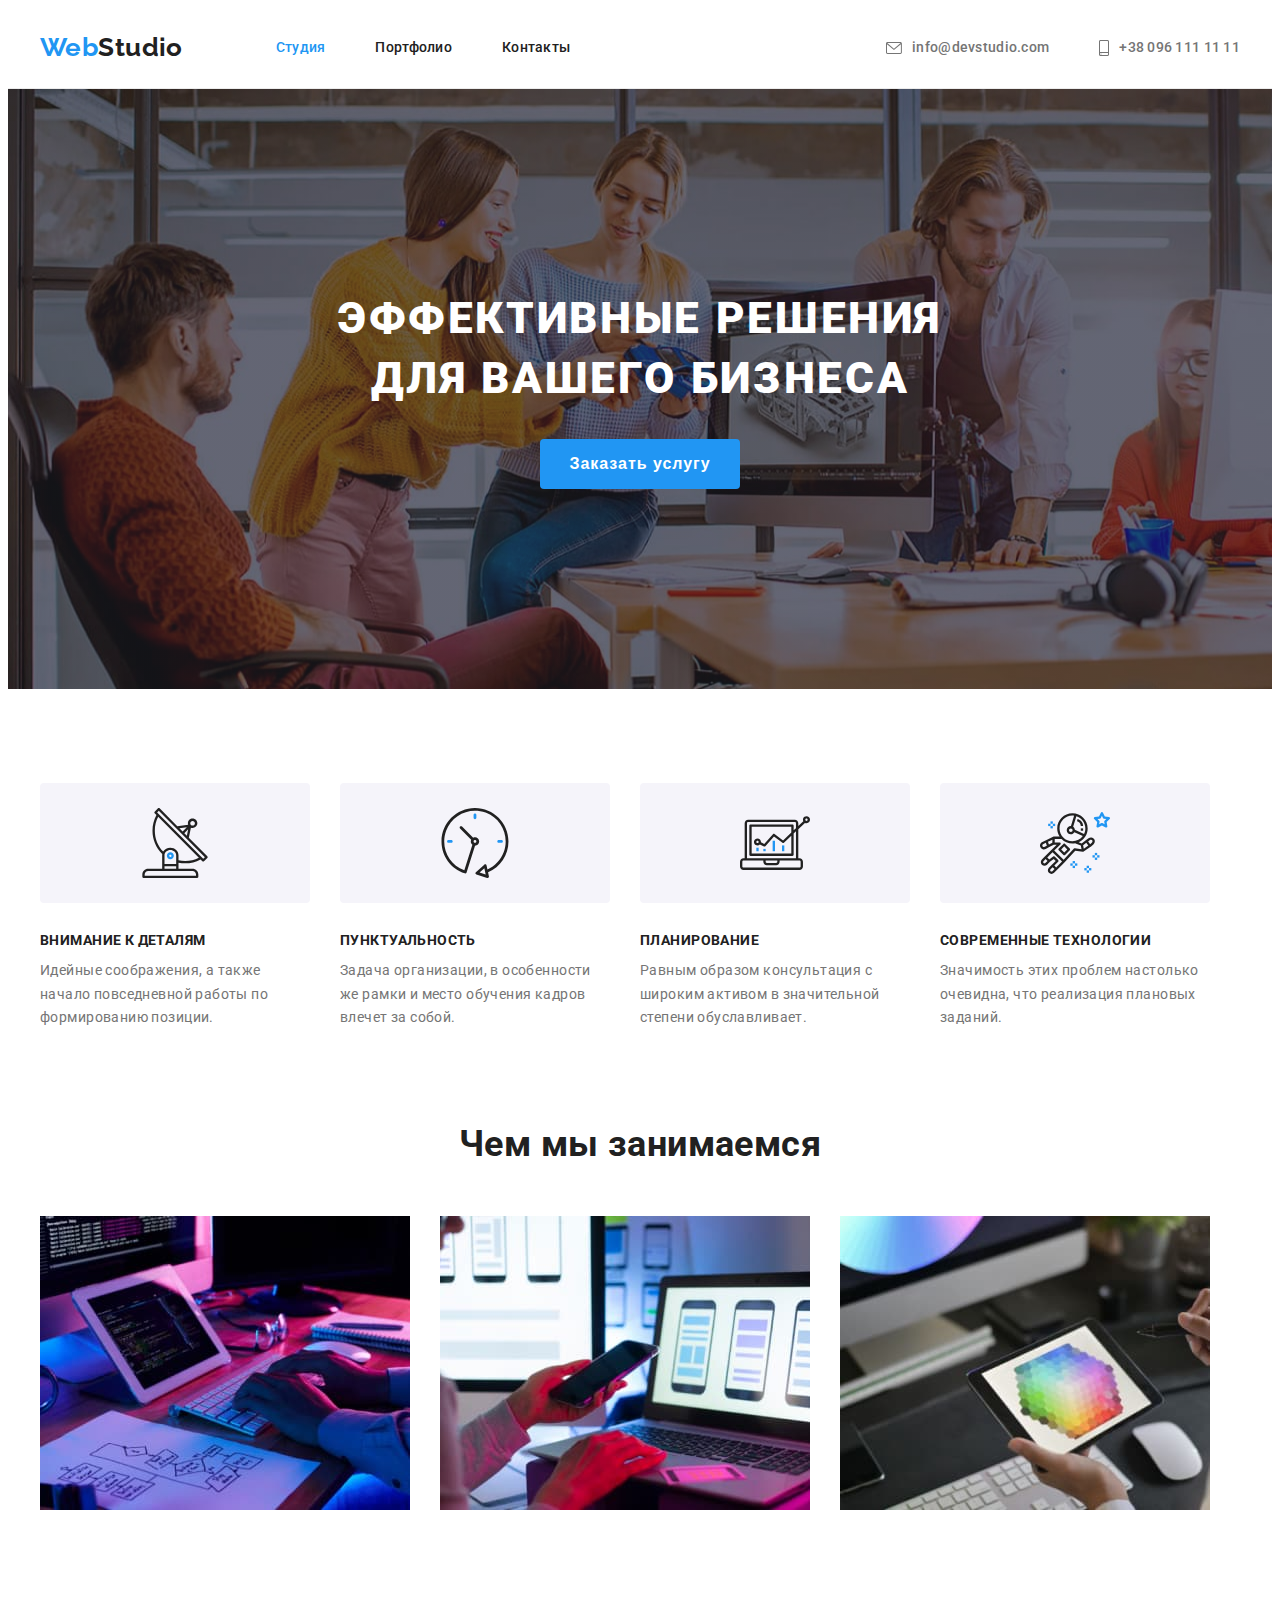
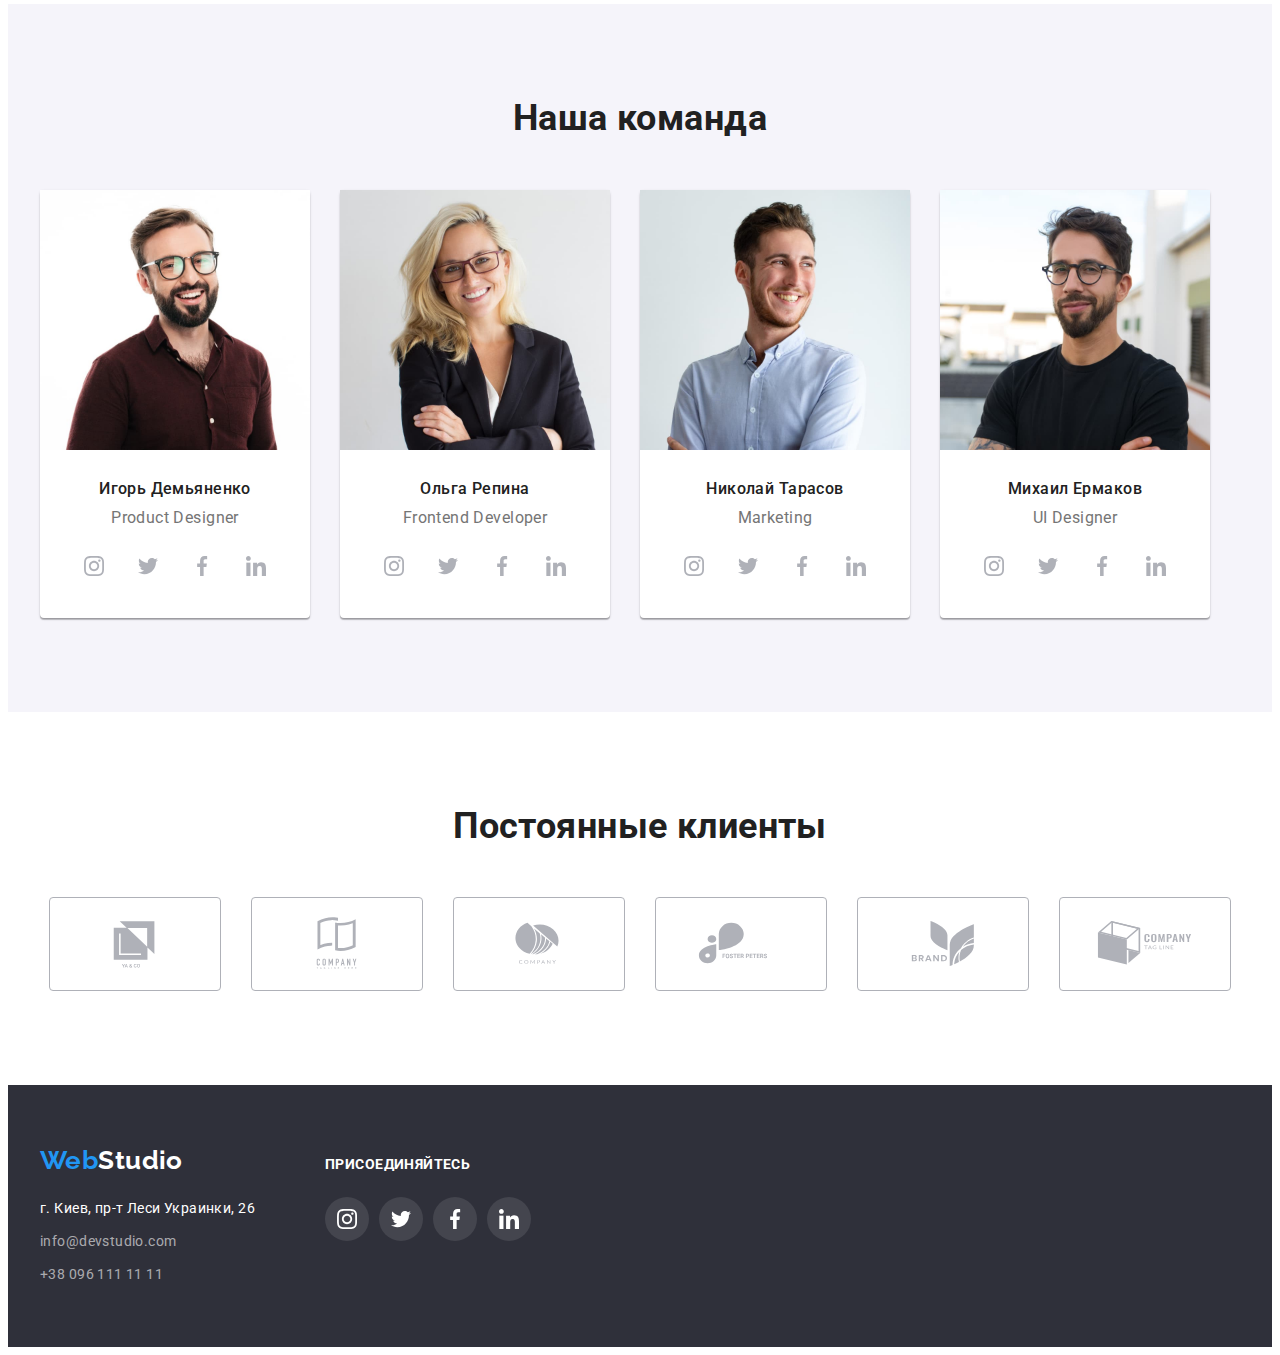
==== index.html @ adc11b48 "clone" ====
<!DOCTYPE html>
<html lang="ru">

<head>
    <meta charset="UTF-8">
    <meta http-equiv="X-UA-Compatible" content="IE=edge">
    <meta name="viewport" content="width=device-width, initial-scale=1.0">
    <title>Document</title>
    <link rel="preconnect" href="https://fonts.googleapis.com">
    <link rel="preconnect" href="https://fonts.gstatic.com" crossorigin>
    <link
        href="https://fonts.googleapis.com/css2?family=Raleway:wght@700&family=Roboto:wght@400;500;700;900&display=swap"
        rel="stylesheet">
    <link rel="stylesheet" href="https://cdnjs.cloudflare.com/ajax/libs/modern-normalize/1.1.0/modern-normalize.min.css"
        integrity="sha512-wpPYUAdjBVSE4KJnH1VR1HeZfpl1ub8YT/NKx4PuQ5NmX2tKuGu6U/JRp5y+Y8XG2tV+wKQpNHVUX03MfMFn9Q=="
        crossorigin="anonymous" referrerpolicy="no-referrer" />
    <link rel="stylesheet" href="./css/styles.css">
</head>

<body>

    <!-- Шапка -->
    <header class="header">
        <div class="conteiner">
            <a href="./index.html" lang="en" class="logo"><span>Web</span>Studio</a>
            <nav>
                <ul class="navigation">
                    <li class="current"><a href="./index.html">Студия</a></li>
                    <li><a href="./portfolio.html">Портфолио</a></li>
                    <li><a href="#">Контакты</a></li>
                </ul>
            </nav>
            <ul class="contact">
                <li>
                    <a href="mailto:info@devstudio.com"><svg class="hover-icon" height="12" width="16">
                            <use href="./image/symbol-defs.svg#envelope-hover"></use>
                        </svg>info@devstudio.com</a>
                </li>
                <li><a href="tel:+380961111111"><svg class="hover-icon" height="16" width="10">
                            <use href="./image/symbol-defs.svg#smartphone"></use>
                        </svg>+38 096 111 11 11</a></li>
            </ul>
        </div>
    </header>

    <main>

        <!-- Банер -->
        <section class="banner">
            <!-- <div class="conteiner"> -->
            <h1>Эффективные решения для вашего бизнеса</h1>
            <button type="button" class="hero-button">Заказать услугу</button>
            <!-- </div>   -->
        </section>

        <!-- Особенности -->
        <section class="peculiarities section">
            <div class="conteiner">
                <h2 hidden>Особенности</h2>
                <ul>
                    <li>
                        <div class="peculiarities-icon">
                            <svg height="70" width="70">
                                <use href="./image/symbol-defs.svg#antenna"></use>
                            </svg>
                        </div>
                        <h3>Внимание к деталям</h3>
                        <p>Идейные соображения, а также начало повседневной работы по формированию позиции.</p>
                    </li>
                    <li>
                        <div class="peculiarities-icon">
                            <svg height="70" width="70">
                                <use href="./image/symbol-defs.svg#clock"></use>
                            </svg>
                        </div>
                        <h3>Пунктуальность</h3>
                        <p>Задача организации, в особенности же рамки и место обучения кадров влечет за собой.</p>
                    </li>
                    <li>
                        <div class="peculiarities-icon">
                            <svg height="70" width="70">
                                <use href="./image/symbol-defs.svg#diagram"></use>
                            </svg>
                        </div>
                        <h3>Планирование</h3>
                        <p>Равным образом консультация с широким активом в значительной степени обуславливает.</p>
                    </li>
                    <li>
                        <div class="peculiarities-icon">
                            <svg height="70" width="70">
                                <use href="./image/symbol-defs.svg#astronaut"></use>
                            </svg>
                        </div>
                        <h3>Современные технологии</h3>
                        <p>Значимость этих проблем настолько очевидна, что реализация плановых заданий.</p>
                    </li>
                </ul>
            </div>
        </section>

        <!-- Чем мы занимаемся -->
        <section class="about">
            <div class="conteiner">
                <h2>Чем мы занимаемся</h2>
                <ul>
                    <li><img src="./image/img-1.jpg" alt="Работа над ПЗ" width="370"></li>
                    <li><img src="./image/img-2.jpg" alt="Тестирование мобильного приложения" width="370"></li>
                    <li><img src="./image/img-3.jpg" alt="Работа с палитрой цветов" width="370"></li>
                </ul>
            </div>
        </section>

        <!-- Наша команда -->
        <section class="team section">
            <div class="conteiner">
                <h2>Наша команда</h2>
                <ul class="team-list">
                    <li>
                        <img src="./image/igor-demyanenko.jpg" alt="Product Designer" width="270">
                        <h3>Игорь Демьяненко</h3>
                        <p lang="en">Product Designer</p>
                        <ul class="soc-list-team">
                            <li>
                                <a href="#">
                                    <svg class="soc-list-team-link" height="20" width="20">
                                        <use href="./image/symbol-defs.svg#instagram"></use>
                                    </svg>
                                </a>
                            </li>
                            <li><a href="#">
                                    <svg class="soc-list-team-link" height="20" width="20">
                                        <use href="./image/symbol-defs.svg#twitter"></use>
                                    </svg>
                                </a></li>
                            <li><a href="#">
                                    <svg class="soc-list-team-link" height="20" width="20">
                                        <use href="./image/symbol-defs.svg#facebook"></use>
                                    </svg>
                                </a></li>
                            <li><a href="#">
                                    <svg class="soc-list-team-link" height="20" width="20">
                                        <use href="./image/symbol-defs.svg#linkedin"></use>
                                    </svg>
                                </a></li>
                        </ul>
                    </li>
                    <li>
                        <img src="./image/olga-repina.jpg" alt="Frontend Developer" width="270">
                        <h3>Ольга Репина</h3>
                        <p lang="en">Frontend Developer</p>
                        <ul class="soc-list-team">
                            <li>
                                <a href="#">
                                    <svg class="soc-list-team-link" height="20" width="20">
                                        <use href="./image/symbol-defs.svg#instagram"></use>
                                    </svg>
                                </a>
                            </li>
                            <li><a href="#">
                                    <svg class="soc-list-team-link" height="20" width="20">
                                        <use href="./image/symbol-defs.svg#twitter"></use>
                                    </svg>
                                </a></li>
                            <li><a href="#">
                                    <svg class="soc-list-team-link" height="20" width="20">
                                        <use href="./image/symbol-defs.svg#facebook"></use>
                                    </svg>
                                </a></li>
                            <li><a href="#">
                                    <svg class="soc-list-team-link" height="20" width="20">
                                        <use href="./image/symbol-defs.svg#linkedin"></use>
                                    </svg>
                                </a></li>
                        </ul>
                    </li>
                    <li>
                        <img src="./image/nikolai-tarasov.jpg" alt="Marketing" width="270">
                        <h3>Николай Тарасов</h3>
                        <p lang="en">Marketing</p>
                        <ul class="soc-list-team">
                            <li>
                                <a href="#">
                                    <svg class="soc-list-team-link" height="20" width="20">
                                        <use href="./image/symbol-defs.svg#instagram"></use>
                                    </svg>
                                </a>
                            </li>
                            <li><a href="#">
                                    <svg class="soc-list-team-link" height="20" width="20">
                                        <use href="./image/symbol-defs.svg#twitter"></use>
                                    </svg>
                                </a></li>
                            <li><a href="#">
                                    <svg class="soc-list-team-link" height="20" width="20">
                                        <use href="./image/symbol-defs.svg#facebook"></use>
                                    </svg>
                                </a></li>
                            <li><a href="#">
                                    <svg class="soc-list-team-link" height="20" width="20">
                                        <use href="./image/symbol-defs.svg#linkedin"></use>
                                    </svg>
                                </a></li>
                        </ul>
                    </li>
                    <li>
                        <img src="./image/mikhail-ermakov.jpg" alt="UI Designer" width="270">
                        <h3>Михаил Ермаков</h3>
                        <p lang="en">UI Designer</p>
                        <ul class="soc-list-team">
                            <li>
                                <a href="#">
                                    <svg class="soc-list-team-link" height="20" width="20">
                                        <use href="./image/symbol-defs.svg#instagram"></use>
                                    </svg>
                                </a>
                            </li>
                            <li><a href="#">
                                    <svg class="soc-list-team-link" height="20" width="20">
                                        <use href="./image/symbol-defs.svg#twitter"></use>
                                    </svg>
                                </a></li>
                            <li><a href="#">
                                    <svg class="soc-list-team-link" height="20" width="20">
                                        <use href="./image/symbol-defs.svg#facebook"></use>
                                    </svg>
                                </a></li>
                            <li><a href="#">
                                    <svg class="soc-list-team-link" height="20" width="20">
                                        <use href="./image/symbol-defs.svg#linkedin"></use>
                                    </svg>
                                </a></li>
                        </ul>
                    </li>
                </ul>
            </div>
        </section>

        <!-- Постоянные клиенты -->
        <section class="section">
            <h2>Постоянные клиенты</h2>
            <ul class="client-list">
                <li class="client-link">
                    <a href="#">
                        <svg height="60" width="106">
                            <use href="./image/symbol-defs.svg#client-1"></use>
                        </svg>
                    </a>
                </li>
                <li class="client-link">
                    <a href="#">
                        <svg height="60" width="106">
                            <use href="./image/symbol-defs.svg#client-2"></use>
                        </svg>
                    </a>
                </li>
                <li class="client-link">
                    <a href="#">
                        <svg height="60" width="106">
                            <use href="./image/symbol-defs.svg#client-3"></use>
                        </svg>
                    </a>
                </li>
                <li class="client-link">
                    <a href="#">
                        <svg height="60" width="106">
                            <use href="./image/symbol-defs.svg#client-4"></use>
                        </svg>
                    </a>
                </li>
                <li class="client-link">
                    <a href="#">
                        <svg height="60" width="106">
                            <use href="./image/symbol-defs.svg#client-5"></use>
                        </svg>
                    </a>
                </li>
                <li class="client-link">
                    <a href="#">
                        <svg height="60" width="106">
                            <use href="./image/symbol-defs.svg#client-6"></use>
                        </svg>
                    </a>
                </li>
            </ul>

        </section>
    </main>

    <!-- Футер -->
    <footer>
        <div class="conteiner footer">
            <ul class="address">
                <li><a href="./index.html" lang="en" class="logo-footer"><span>Web</span>Studio</a></li>
                <li class="adress-map">
                    г. Киев, пр-т Леси Украинки, 26
                </li>
                <li class="adress-contact"><a href="mailto:info@devstudio.com"
                        class="adress-contact">info@devstudio.com</a>
                </li>
                <li class="adress-contact"><a href="tel:+380961111111" class="adress-contact">+38 096 111 11 11</a></li>
            </ul>
            <div class="soc-footer">
                <p>присоединяйтесь</p>
                <ul class="soc-list-footer">
                    <li>
                        <a href="#">
                            <svg class="soc-list-footer-link" height="20" width="20">
                                <use href="./image/symbol-defs.svg#instagram"></use>
                            </svg>
                        </a>
                    </li>
                    <li><a href="#">
                            <svg class="soc-list-footer-link" height="20" width="20">
                                <use href="./image/symbol-defs.svg#twitter"></use>
                            </svg>
                        </a></li>
                    <li><a href="#">
                            <svg class="soc-list-footer-link" height="20" width="20">
                                <use href="./image/symbol-defs.svg#facebook"></use>
                            </svg>
                        </a></li>
                    <li><a href="#">
                            <svg class="soc-list-footer-link" height="20" width="20">
                                <use href="./image/symbol-defs.svg#linkedin"></use>
                            </svg>
                        </a></li>
                </ul>
            </div>
        </div>
    </footer>
</body>

</html>
---- css/styles.css ----
:root {
    --color-main-text: #212121;
    --color-secondary-text: #757575;
    --color-hover: #2196F3;
    --background-main: #FFFFFF;
    --background-footer: #2F303A;
    --backgraund-team: #F5F4FA;
    --border-line: #ECECEC;
    --adress-contact: #FFFFFF99;
    --client-color:#AFB1B8;
}

body {
    font-family: 'Roboto', sans-serif;
    font-size: 14px;
    line-height: 1.71;
    letter-spacing: 0.03em;
    color: var(--color-secondary-text);
    background-color: var(--background-main);  
}

ul, ol {
    list-style-type: none;
    margin: 0;
    padding: 0;
}

h1, h2, h3, h4, h5, h6, p {
    padding: 0;
    margin: 0;
}

a {
    text-decoration: none;
    font-style: normal;
}

img {
    display: block;
    max-width: 100%;
    height: au;
}

.header {
    border-bottom: 1px solid;
    border-bottom-color: var(--border-line);
    height: 80px;
}

.header .conteiner {
    align-items: center;
}   

.conteiner {
    display: flex;
    max-width: 1200px;
    margin: 0 auto;
    padding-left: 15px;
    padding-right: 15px;
    /* outline: 1px solid rgb(255, 0, 0); */
}


.logo {
    font-family: 'Raleway', sans-serif;
    font-weight: 700;
    font-size: 26px;
    line-height: 1.19;
    text-decoration: none;

    color: var(--color-main-text);

    margin-right: 93px;
    padding-top: 24px;
    padding-bottom: 25px;
}

.logo span {
    color: var(--color-hover);
}


.navigation {
    display: flex;
    font-weight: 500;
    line-height: 1.14;
    letter-spacing: 0.02em;
}


.navigation a {
    color: var(--color-main-text);
    padding-top: 32px;
    padding-bottom: 32px;
}

.navigation a:hover {
    color: var(--color-hover);
}

.navigation a:focus {
    color: var(--color-hover);
}

.navigation li:not(:last-child) {
    margin-right: 50px;
}

.current a{
    color: var(--color-hover);
}

.hover-icon{
    margin-right: 10px;
    fill: currentColor;   
}

.contact {
    display: flex;
    font-weight: 500;
    line-height: 1.14;
    letter-spacing: 0.02em;
    margin-left: auto;
}

.contact li {
    
}

.contact a {
    display: flex;
    align-items: center;
    color: var(--color-secondary-text);
    padding-top: 32px;
    padding-bottom: 32px;
}

.contact a:hover {
    color: var(--color-hover);
}

.contact a:focus {
    color: var(--color-hover);
}

.contact li:not(:last-child) {
    margin-right: 50px;
}

.banner {
    background-color: #2F303A66;
    background-image: linear-gradient(rgba(47, 48, 58, 0.4), rgba(47, 48, 58, 0.4)), url("../image/img-hero.jpg");
    padding: 200px 0;
    text-align: center;
    max-width: 1600px;
    margin: 0 auto;
    background-size: cover;
}


h1 {
    font-weight: 900;
    font-size: 44px;
    line-height: 1.36;
    text-align: center;
    letter-spacing: 0.06em;
    text-transform: uppercase;
    color: var(--background-main);
    width: 696px;
    margin: 0 auto;
}


.hero-button {
    font-weight: 700;
    font-size: 16px;
    line-height: 1.88;
    text-align: center;
    letter-spacing: 0.06em;
    color: var(--background-main);
    cursor: pointer;
    margin-top: 30px;
    background-color: var(--color-hover);
    border: none;
    height: 50px;
    width: 200px;
    border-radius: 4px;
}

.section {
    padding: 94px 0;
}

.peculiarities-icon{
    height: 120px;
    width: 270px;
    margin-bottom: 30px;
    background-color: var(--backgraund-team);
    border-radius: 4px;
    display: flex;
    justify-content: center;
    align-items: center;
}

.peculiarities ul {
    display: flex;
    padding-left: 0;
}

.peculiarities li {
    width: 270px;
}

.peculiarities li:not(:last-child){
    margin-right: 30px;
}

.peculiarities h3 {
    font-weight: 700;
    font-size: 14px;
    line-height: 1.14;
    text-transform: uppercase;
    color: var(--color-main-text);
    margin-bottom: 10px;
}

.peculiarities p {
    color: var(--color-secondary-text);
}
.about {
    padding-bottom: 94px;
}
.about .conteiner {
    flex-direction: column;
}

.about ul {
    display: flex;
    padding-left: 0;
}

.about li:not(:last-child) {
    margin-right: 30px;
}


.team {
    background-color: var(--backgraund-team);
}

.team .conteiner {
    flex-direction: column;
}

.team-list {
    display: flex;
    padding-left: 0;
}

.team-list>li:not(:last-child) {
    margin-right: 30px;
}

.team-list>li {
    background-color: var(--background-main);
    border-radius: 4px;
    box-shadow: 0px 1px 3px rgba(0, 0, 0, 0.12),
        0px 1px 1px rgba(0, 0, 0, 0.14),
        0px 2px 1px rgba(0, 0, 0, 0.2);
}

h2 {  
    font-weight: 700;
    font-size: 36px;
    line-height: 1.16;
    text-align: center;
    color: var(--color-main-text);
    margin-bottom: 50px;
}
.team img{
    margin-bottom: 30px;
}
.team h3 {
    font-weight: 500;
    font-size: 16px;
    line-height: 1.18;
    text-align: center;
    color: var(--color-main-text);
    margin-bottom: 10px;
}

.team p {
    font-size: 16px;
    line-height: 1.18;
    text-align: center;
    color: var(--color-secondary-text);
    margin-bottom: 16px;
}

.soc-list-team {
 justify-content: center;
 display: flex;
 margin-bottom: 30px;
}

.soc-list-team li {
    border-radius: 50%;
}

.soc-list-team li:not(:last-child){
    margin-right: 10px;
}

.soc-list-team a {
    height: 44px;
    width: 44px;
    display: flex;
    justify-content: center;
    align-items: center;
    fill: #AFB1B8;
}


.soc-list-team li:hover{
    background-color: #2196F3;
}

.soc-list-team a:hover{
    fill: var(--background-main);
}

.client-list {
    display: flex;
    justify-content: center;
}

.client-list li:not(:last-child){
    margin-right: 30px;
}

.client-link {
    height: 92px;
    width: 170px;
    border: var(--client-color) solid 1px;
    border-radius: 4px;    
}

.client-link:hover{
    border: var(--color-hover) solid 1px;
}

.client-link a{
    width: 100%;
    height: 100%;
    fill: var(--client-color);
    display: flex;
    justify-content: center;
    align-items: center;
}

.client-link a:hover {
    fill: var(--color-hover);
}

.portfolio {
    padding: 94px 0;
}

.portfolio .conteiner {
    flex-direction: column;
}

.filter-button {
    display: flex;
    justify-content: center;
}

.filter-button :not(:last-child){
    margin-right: 8px;
}

.filter {
    font-weight: 500;
    font-size: 16px;
    line-height: 1.62;    
    text-align: center;
    letter-spacing: 0.03em;
    color: var(--color-main-text);
    cursor: pointer;
    padding: 6px 22px;
    background-color: #F5F4FA;
    border-radius: 4px;
    border-color: transparent;
}


.filter:hover,
.filter:focus {
    color: var(--background-main);
    background-color: var(--color-hover);
    box-shadow: 0px 3px 1px rgba(0, 0, 0, 0.1),
        0px 1px 2px rgba(0, 0, 0, 0.08),
        0px 2px 2px rgba(0, 0, 0, 0.12);
}

.examples-works {
    margin-top: 50px;
    padding-left: 0;
    display: flex;
    flex-wrap: wrap;
    margin-left: -30px;
    gap: 30px;
}

/* .examples-works li:nth-child(3n+1){
    margin-right: 30px;
}

.examples-works li:nth-child(3n+2) {
    margin-right: 30px;
} */



/* .examples-works li{
    flex-basis: calc(100% / 3 - 30px);
    margin-left: 30px;
    margin-bottom: 30px;
}

.examples-works li:nth-last-child(-n+3) {
    margin-bottom: 0;
} */






.examples-works h2 {
    font-weight: 700;
    font-size: 18px;
    line-height: 2;
    letter-spacing: 0.06em;
    color: var(--color-main-text);
    margin-bottom: 4px;   
    text-align: start; 
}

.examples-works-link{
    display: block;
}
.examples-works-link:hover {
    box-shadow: 0px 1px 1px rgba(0, 0, 0, 0.12),
            0px 4px 4px rgba(0, 0, 0, 0.06),
            1px 4px 6px rgba(0, 0, 0, 0.16);
}

.examples-works p {
    font-size: 16px;
    line-height: 1.88;
    letter-spacing: 0.03em;
    color: var(--color-secondary-text);
}

.border {
    padding: 20px 24px;
    border-right: 1px solid;
    border-bottom: 1px solid;
    border-left: 1px solid;
    border-color: var(--border-line);
    
}

footer {
    background-color: var(--background-footer);
    padding: 60px 0;
}
.footer {
    display: flex;align-items: baseline;
}

.footer .conteiner {
    flex-direction: column;
}


.logo-footer {
    font-family: 'Raleway', sans-serif;
    font-weight: 700;
    font-size: 26px;
    line-height: 1.19;
    text-decoration: none;
    color: var(--background-main);
    margin-bottom: 20px;
}

.logo-footer span {
    color: var(--color-hover);
}

.address {
    font-style: normal;
    line-height: 1.71;
    color: var(--background-main);
    margin-right: 70px;
}

.adress-map {
    color: var(--background-main);
}

.adress-contact {
    line-height: 1.71;
    color: var(--adress-contact);
}


.address :not(:last-child){
    margin-bottom: 9px;
}

.address :first-child {
    margin-bottom: 20px;
}   

.soc-footer p{
    font-weight: 700;
    letter-spacing: 0.03em;
    text-transform: uppercase;
    color: var(--background-main);
    margin-bottom: 20px;
}

.soc-list-footer {
    display: flex;
    justify-content: center;
    align-items: center;
}

.soc-list-footer li {
    height: 44px;
    width: 44px;
    border-radius: 50%;
    display: flex;
    justify-content: center;
    align-items: center;
    background-color: rgba(255, 255, 255, 0.1);
}

.soc-list-footer li:not(:last-child) {
    margin-right: 10px;
}

.soc-list-footer a {
    height: 20px;
    width: 20px;
}

.soc-list-footer-link{
    fill: var(--background-main);
}

.soc-list-footer li:hover{
    background-color: var(--color-hover);
}
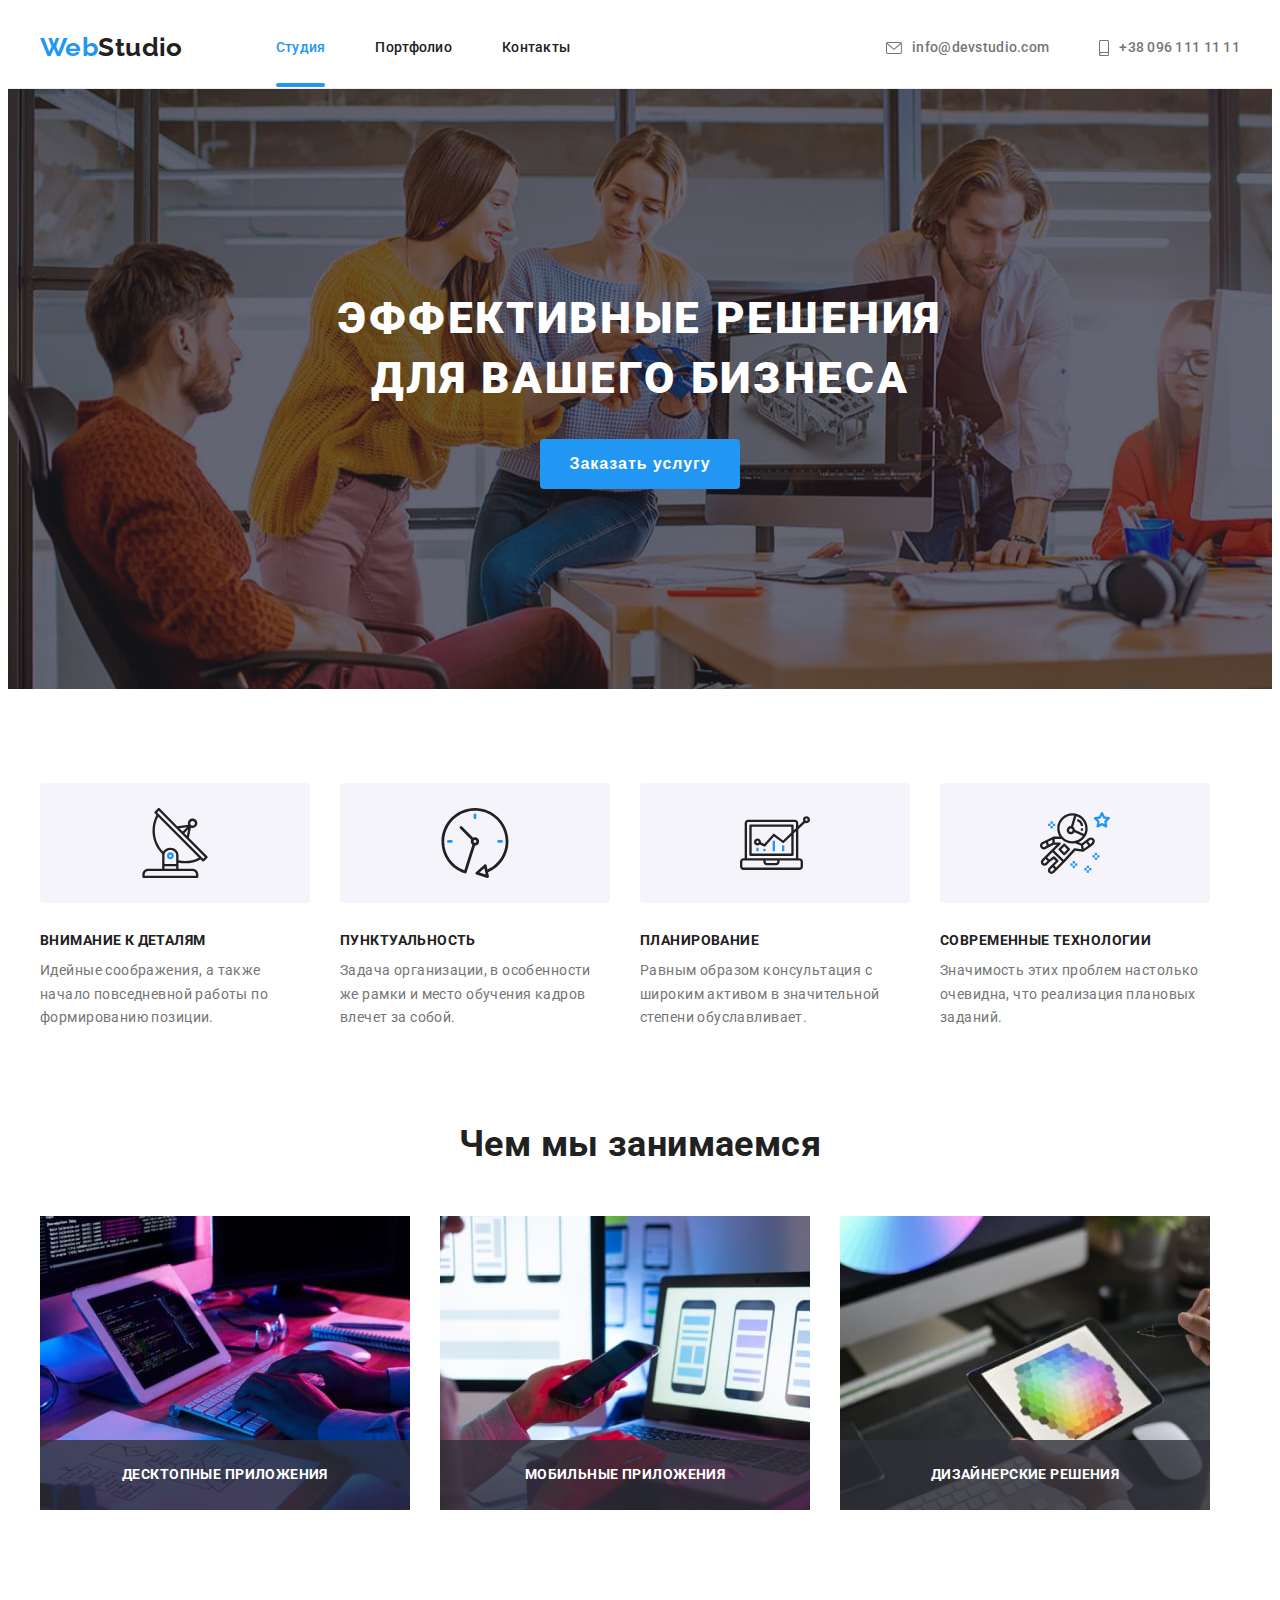
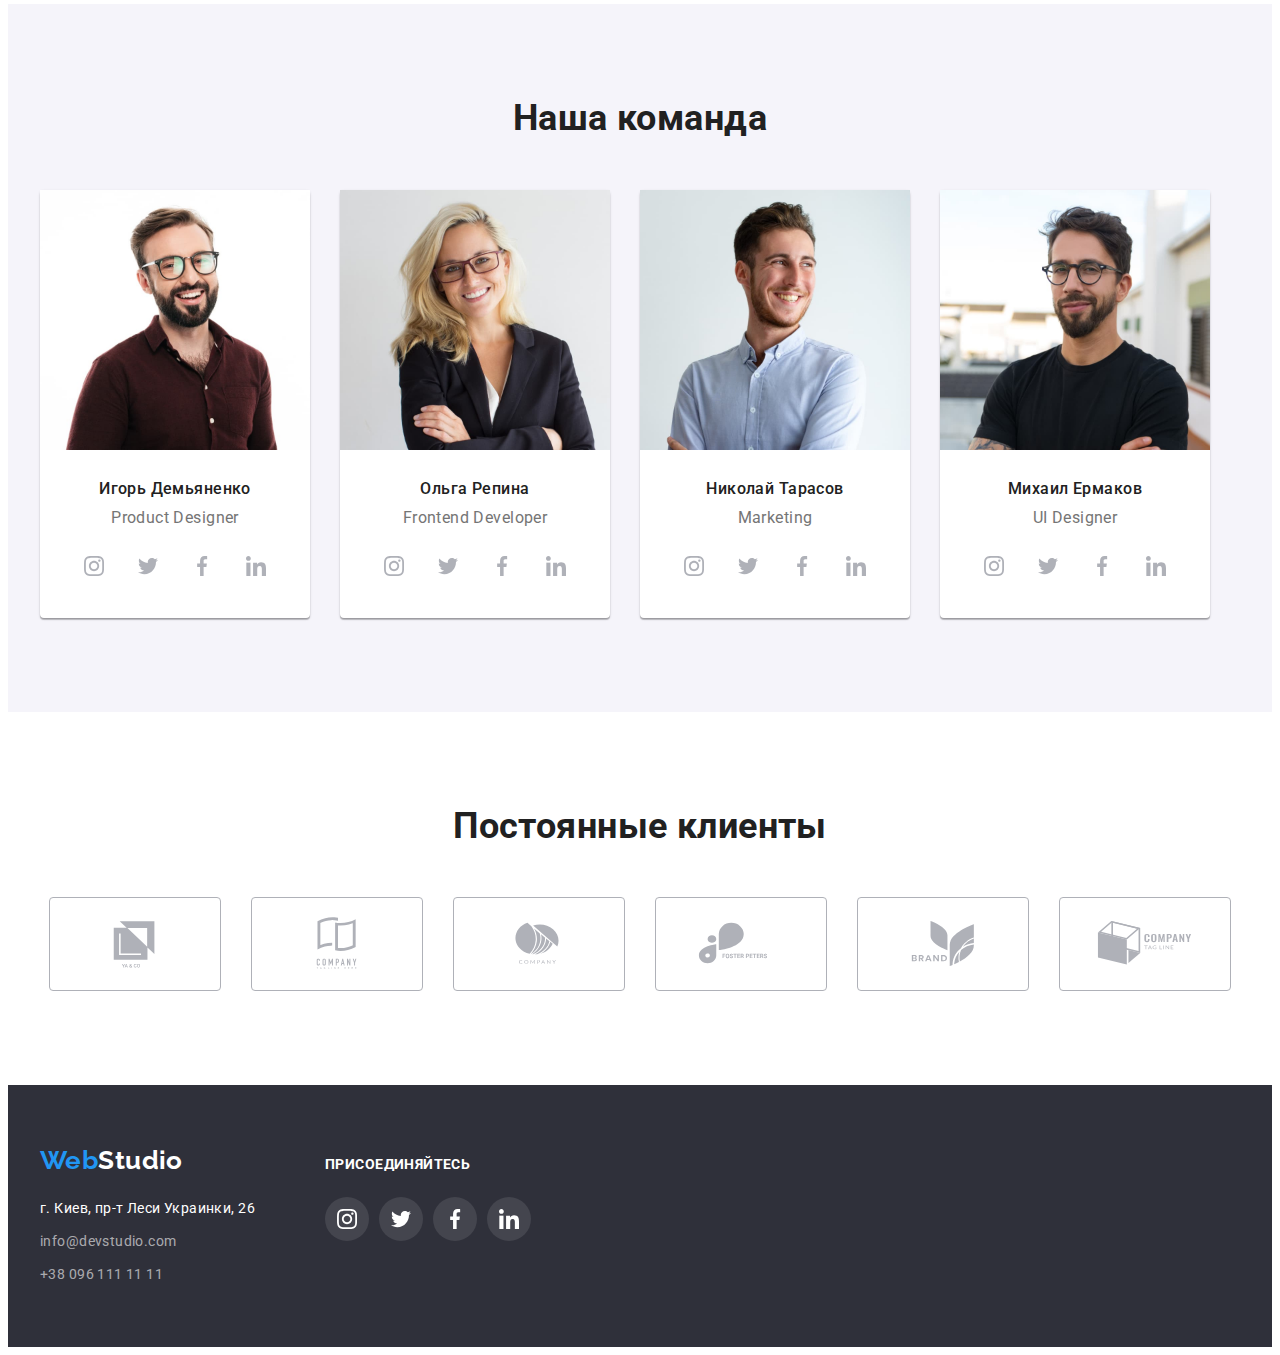
==== commit ed87f5d6: "add hover animation" ====
--- a/index.html
+++ b/index.html
@@ -103,9 +103,24 @@
             <div class="conteiner">
                 <h2>Чем мы занимаемся</h2>
                 <ul>
-                    <li><img src="./image/img-1.jpg" alt="Работа над ПЗ" width="370"></li>
-                    <li><img src="./image/img-2.jpg" alt="Тестирование мобильного приложения" width="370"></li>
-                    <li><img src="./image/img-3.jpg" alt="Работа с палитрой цветов" width="370"></li>
+                    <li>
+                        <img src="./image/img-1.jpg" alt="Работа над ПЗ" width="370">
+                        <div class="about-img">
+                            <p>Десктопные приложения</p>
+                        </div>
+                    </li>
+                    <li>
+                        <img src="./image/img-2.jpg" alt="Тестирование мобильного приложения" width="370">
+                        <div class="about-img">
+                            <p>Мобильные приложения</p>
+                        </div>
+                    </li>
+                    <li>
+                        <img src="./image/img-3.jpg" alt="Работа с палитрой цветов" width="370">
+                        <div class="about-img">
+                            <p>Дизайнерские решения</p>
+                        </div>
+                    </li>
                 </ul>
             </div>
         </section>
--- a/css/styles.css
+++ b/css/styles.css
@@ -92,6 +92,9 @@
     color: var(--color-main-text);
     padding-top: 32px;
     padding-bottom: 32px;
+    transition-property: color;
+    transition-duration: 250ms;
+    transition-timing-function: cubic-bezier(0.4, 0, 0.2, 1);
 }
 
 .navigation a:hover {
@@ -108,6 +111,18 @@
 
 .current a{
     color: var(--color-hover);
+    position: relative;
+}
+
+.current a::after{
+    content: '';
+    position: absolute;
+    width: 100%;
+    height: 4px;
+    background-color: var(--color-hover);
+    border-radius: 2px;
+    bottom: 0;
+    left: 0;
 }
 
 .hover-icon{
@@ -133,6 +148,9 @@
     color: var(--color-secondary-text);
     padding-top: 32px;
     padding-bottom: 32px;
+    transition-property: color;
+    transition-duration: 250ms;
+    transition-timing-function: cubic-bezier(0.4, 0, 0.2, 1);
 }
 
 .contact a:hover {
@@ -239,8 +257,32 @@
     padding-left: 0;
 }
 
+.about li {
+    position: relative;
+}
+
 .about li:not(:last-child) {
     margin-right: 30px;
+}
+
+.about-img {
+    height: 70px;
+    width: 100%;
+    background: rgba(47, 48, 58, 0.8);
+    position: absolute;
+    bottom: 0;
+    display: flex;
+    align-items: center;
+    justify-content: center;
+}
+
+.about-img p {
+    font-weight: 700;
+    font-size: 14px;
+    line-height: 1.14;
+    letter-spacing: 0.03em;
+    text-transform: uppercase;
+    color: var(--background-main);
 }
 
 
@@ -318,6 +360,9 @@
     justify-content: center;
     align-items: center;
     fill: #AFB1B8;
+    transition-property: fill;
+    transition-duration: 250ms;
+    transition-timing-function: cubic-bezier(0.4, 0, 0.2, 1);
 }
 
 
@@ -343,6 +388,9 @@
     width: 170px;
     border: var(--client-color) solid 1px;
     border-radius: 4px;    
+    transition-property: border;
+    transition-duration: 250ms;
+    transition-timing-function: cubic-bezier(0.4, 0, 0.2, 1);
 }
 
 .client-link:hover{
@@ -356,6 +404,9 @@
     display: flex;
     justify-content: center;
     align-items: center;
+    transition-property: fill;
+    transition-duration: 250ms;
+    transition-timing-function: cubic-bezier(0.4, 0, 0.2, 1);
 }
 
 .client-link a:hover {
@@ -391,6 +442,9 @@
     background-color: #F5F4FA;
     border-radius: 4px;
     border-color: transparent;
+    transition-property: color, background-color, box-shadow;
+    transition-duration: 250ms;
+    transition-timing-function: cubic-bezier(0.4, 0, 0.2, 1);
 }
 
 
@@ -449,6 +503,9 @@
 
 .examples-works-link{
     display: block;
+    transition-property: box-shadow;
+    transition-duration: 250ms;
+    transition-timing-function: cubic-bezier(0.4, 0, 0.2, 1);
 }
 .examples-works-link:hover {
     box-shadow: 0px 1px 1px rgba(0, 0, 0, 0.12),
@@ -546,6 +603,9 @@
     justify-content: center;
     align-items: center;
     background-color: rgba(255, 255, 255, 0.1);
+    transition-property: background-color;
+    transition-duration: 250ms;
+    transition-timing-function: cubic-bezier(0.4, 0, 0.2, 1);
 }
 
 .soc-list-footer li:not(:last-child) {
